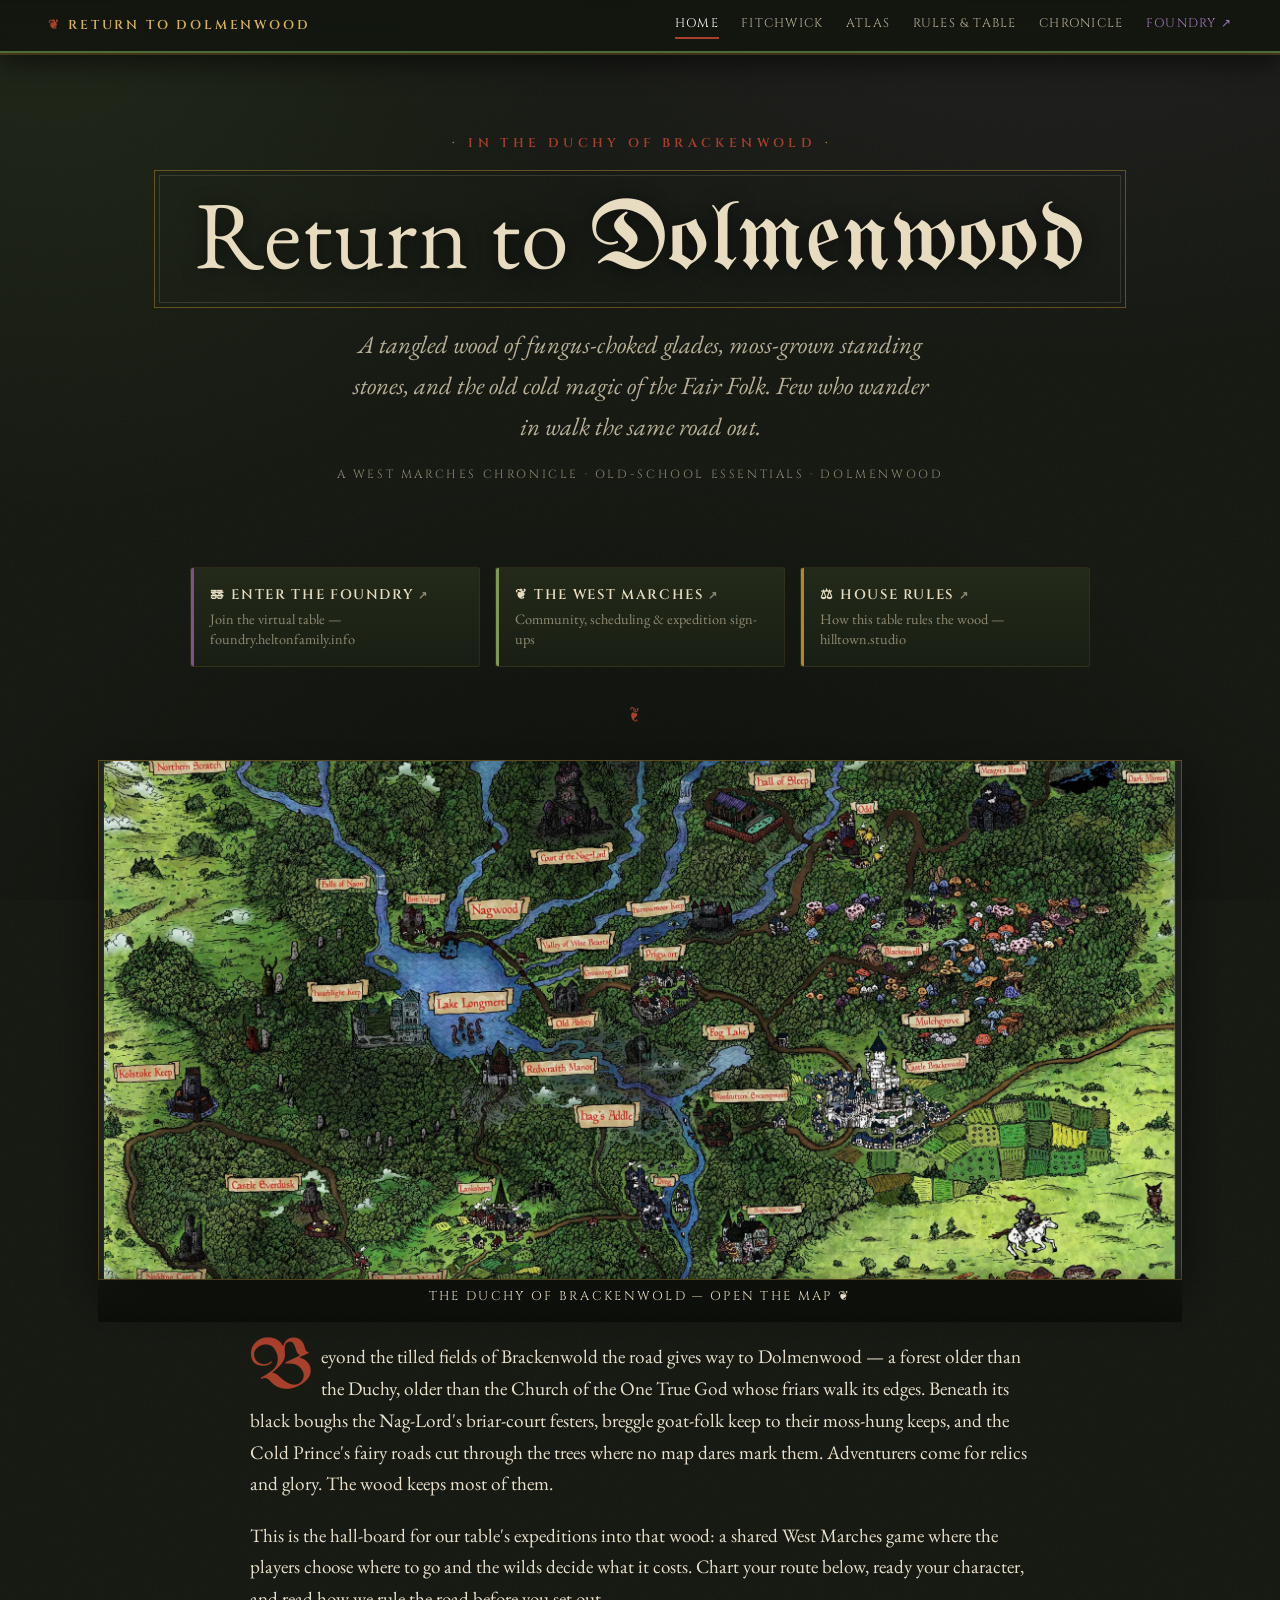
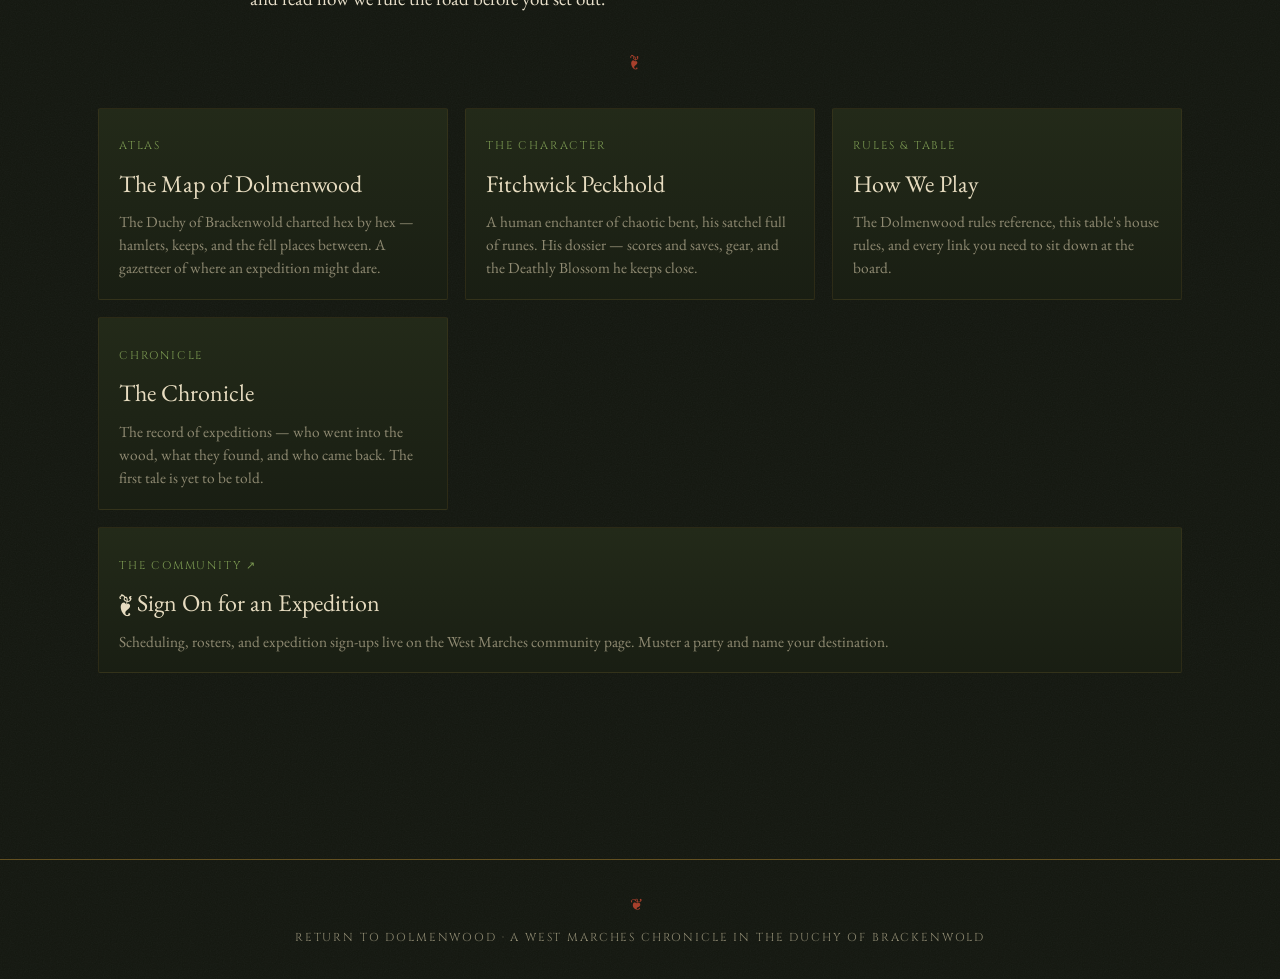
==== index.html @ 4d8c91f9 "Return to Dolmenwood — West Marches campaign hub Static site (no build) styled for Dolmenwood: gloom" ====
<!DOCTYPE html>
<html lang="en">
<head>
<meta charset="UTF-8">
<meta name="viewport" content="width=device-width, initial-scale=1.0">
<link rel="icon" href="assets/favicon.svg" type="image/svg+xml">
<title>Return to Dolmenwood</title>
<meta name="description" content="A West Marches chronicle in the Duchy of Brackenwold — the tangled, gloom-hung wilds of Dolmenwood. The table of Fitchwick Peckhold and company.">
<link rel="preconnect" href="https://fonts.googleapis.com"><link rel="preconnect" href="https://fonts.gstatic.com" crossorigin>
<link href="https://fonts.googleapis.com/css2?family=Cinzel:wght@400;500;600&family=EB+Garamond:ital,wght@0,400;0,500;0,600;1,400;1,500&family=IM+Fell+English:ital@0;1&family=UnifrakturMaguntia&display=swap" rel="stylesheet">
<link rel="stylesheet" href="dolmenwood.css">
</head>
<body>
<nav class="topnav"><span class="brand">Return to Dolmenwood</span><a href="index.html" class="active">Home</a><a href="character/index.html">Fitchwick</a><a href="atlas/index.html">Atlas</a><a href="rules/index.html">Rules &amp; Table</a><a href="chronicle/index.html">Chronicle</a><a href="https://foundry.heltonfamily.info/join" class="ext" target="_blank" rel="noopener">Foundry ↗</a></nav>
<div class="wrap">

<header class="masthead">
<div class="eyebrow">In the Duchy of Brackenwold</div>
<div class="cartouche"><h1>Return to <span class="bl">Dolmenwood</span></h1></div>
<p class="sub">A tangled wood of fungus-choked glades, moss-grown standing stones, and the old cold magic of the Fair Folk. Few who wander in walk the same road out.</p>
<p class="kicker">A West Marches Chronicle · Old-School Essentials · Dolmenwood</p>
</header>

<!-- prominent external links -->
<div class="join">
  <a class="foundry" href="https://foundry.heltonfamily.info/join" target="_blank" rel="noopener">
    <span class="jt"><span class="ico">🜓</span>Enter the Foundry</span>
    <span class="jd">Join the virtual table — foundry.heltonfamily.info</span>
  </a>
  <a class="marches" href="https://www.westmarches.games/communities/return-to-dolmenwood" target="_blank" rel="noopener">
    <span class="jt"><span class="ico">❦</span>The West Marches</span>
    <span class="jd">Community, scheduling &amp; expedition sign-ups</span>
  </a>
  <a class="rules" href="https://www.hilltown.studio/gdw/index.html#house-rules" target="_blank" rel="noopener">
    <span class="jt"><span class="ico">⚖</span>House Rules</span>
    <span class="jd">How this table rules the wood — hilltown.studio</span>
  </a>
</div>

<div class="flourish"></div>

<a class="hero-link" href="atlas/index.html">
  <img class="hero-img" src="assets/dolmenwood-map.webp" alt="Map of Dolmenwood in the Duchy of Brackenwold" title="Open the map of Dolmenwood">
  <span class="hero-cap">The Duchy of Brackenwold — open the map ❦</span>
</a>

<div class="col">
<p class="lede">Beyond the tilled fields of Brackenwold the road gives way to Dolmenwood — a forest older than the Duchy, older than the Church of the One True God whose friars walk its edges. Beneath its black boughs the Nag-Lord's briar-court festers, breggle goat-folk keep to their moss-hung keeps, and the Cold Prince's fairy roads cut through the trees where no map dares mark them. Adventurers come for relics and glory. The wood keeps most of them.</p>
<p>This is the hall-board for our table's expeditions into that wood: a shared West Marches game where the players choose where to go and the wilds decide what it costs. Chart your route below, ready your character, and read how we rule the road before you set out.</p>
</div>

<div class="flourish"></div>

<div class="grid">
<a class="card" href="atlas/index.html"><span class="cat">Atlas</span><h3>The Map of Dolmenwood</h3><p>The Duchy of Brackenwold charted hex by hex — hamlets, keeps, and the fell places between. A gazetteer of where an expedition might dare.</p></a>
<a class="card" href="character/index.html"><span class="cat">The Character</span><h3>Fitchwick Peckhold</h3><p>A human enchanter of chaotic bent, his satchel full of runes. His dossier — scores and saves, gear, and the Deathly Blossom he keeps close.</p></a>
<a class="card" href="rules/index.html"><span class="cat">Rules &amp; Table</span><h3>How We Play</h3><p>The Dolmenwood rules reference, this table's house rules, and every link you need to sit down at the board.</p></a>
<a class="card" href="chronicle/index.html"><span class="cat">Chronicle</span><h3>The Chronicle</h3><p>The record of expeditions — who went into the wood, what they found, and who came back. The first tale is yet to be told.</p></a>
<a class="card" href="https://www.westmarches.games/communities/return-to-dolmenwood" target="_blank" rel="noopener" style="grid-column:1/-1"><span class="cat">The Community ↗</span><h3>❦ Sign On for an Expedition</h3><p>Scheduling, rosters, and expedition sign-ups live on the West Marches community page. Muster a party and name your destination.</p></a>
</div>

</div>
<footer class="foot"><span class="mark">❦</span>Return to Dolmenwood · A West Marches Chronicle in the Duchy of Brackenwold</footer>
</body>
</html>
---- dolmenwood.css ----
/* ============================================================
   RETURN TO DOLMENWOOD — a West Marches chronicle
   dolmenwood.css — mossy dark, parchment cartouche, and
   the crimson ink of an old map label.

   Palette drawn from the Dolmenwood map (deep forest greens,
   acid-green wold, blue rivers, brick-red labels, toadstool
   purple) and Fitchwick's portrait (earthy browns, oat-cloth
   cream, dappled gold light through the leaves).
   ============================================================ */

:root{
  /* --- the gloomy wold (dark grounds) --- */
  --wold:      #12160e;   /* deepest shade — page base */
  --wold-2:    #191e13;   /* raised dark bands (nav, hero frame) */
  --wold-3:    #232a19;   /* lifted dark panels */
  --bark:      #2b2416;   /* warm brown-black */

  /* --- parchment (map cartouche cream) --- */
  --vellum:    #e7dcc0;
  --vellum-2:  #f0e7cf;   /* raised paper */
  --vellum-3:  #d8caa6;   /* sunken / edges */

  /* --- ink (text on parchment) --- */
  --ink:       #2a2216;
  --ink-2:     #473a26;
  --ink-soft:  #6a5a41;
  --ink-dim:   #8a795c;

  /* --- ink on the dark (text on wold) --- */
  --moon:      #e9e0cb;   /* pale text on dark */
  --moon-dim:  #b9b096;
  --moon-faint:#8f8a72;

  /* --- accents --- */
  --brick:      #a8402c;   /* the red of a map label */
  --brick-deep: #7e2c1e;
  --brick-soft: rgba(168,64,44,0.16);
  --moss:       #4d6b39;   /* woodland green */
  --moss-lit:   #7c9a52;   /* acid wold-grass */
  --moss-deep:  #2c3d22;
  --toadstool:  #7c5290;   /* fairy / fungus purple */
  --toadstool-lit:#a578bd;
  --gold:       #b0862f;   /* dappled light */
  --gold-lit:   #d8b25e;
  --gold-soft:  rgba(176,134,47,0.5);
  --river:      #5a7f96;   /* map water */

  --edge:      rgba(90,70,30,0.30);
  --edge-soft: rgba(90,70,30,0.18);
  --edge-hair: rgba(90,70,30,0.42);
  --edge-dark: rgba(0,0,0,0.34);

  --shadow:      0 18px 44px rgba(0,0,0,0.5);
  --shadow-soft: 0 8px 22px rgba(0,0,0,0.34);

  /* IM Fell — antique woodcut printing; the Dolmenwood old-book feel */
  --serif:  "EB Garamond", Georgia, "Times New Roman", serif;
  --disp:   "IM Fell English", "EB Garamond", Georgia, serif;
  --black:  "UnifrakturMaguntia", "IM Fell English", serif; /* blackletter ornament */
  --caps:   "Cinzel", "Trajan Pro", Georgia, serif;
}

/* ------------------------------------------------------------ base */
*{ box-sizing:border-box; }
html{ scroll-behavior:smooth; }
body{
  margin:0;
  font-family:var(--serif);
  font-size:19px;
  line-height:1.66;
  color:var(--moon);
  background-color:var(--wold);
  background-image:
    radial-gradient(1200px 720px at 82% -8%, rgba(124,82,144,0.12), transparent 60%),
    radial-gradient(1000px 900px at 4% 2%, rgba(124,154,82,0.10), transparent 55%),
    radial-gradient(1400px 1200px at 50% 130%, rgba(0,0,0,0.55), transparent 60%),
    url("data:image/svg+xml,%3Csvg xmlns='http://www.w3.org/2000/svg' width='180' height='180'%3E%3Cfilter id='n'%3E%3CfeTurbulence type='fractalNoise' baseFrequency='0.85' numOctaves='2' stitchTiles='stitch'/%3E%3CfeColorMatrix type='saturate' values='0'/%3E%3C/filter%3E%3Crect width='100%25' height='100%25' filter='url(%23n)' opacity='0.05'/%3E%3C/svg%3E");
  background-attachment:fixed, fixed, fixed, scroll;
  min-height:100vh;
}

/* ------------------------------------------------------------ nav */
.topnav{
  position:sticky; top:0; z-index:50;
  display:flex; flex-wrap:wrap; align-items:center; gap:0.1rem 1.4rem;
  padding:0.72rem clamp(1rem,4vw,3rem);
  background:linear-gradient(180deg, rgba(18,22,14,0.98), rgba(18,22,14,0.9));
  border-bottom:2px solid var(--moss);
  box-shadow:0 2px 0 rgba(176,134,47,0.28), 0 12px 26px rgba(0,0,0,0.5);
  backdrop-filter:blur(3px);
}
.topnav .brand{
  font-family:var(--caps); font-weight:600; letter-spacing:0.22em;
  text-transform:uppercase; font-size:0.8rem; color:var(--gold-lit);
  margin-right:auto; white-space:nowrap;
}
.topnav .brand::before{ content:"❦"; color:var(--brick); margin-right:0.5em; font-size:1em; }
.topnav a{
  font-family:var(--caps); font-size:0.78rem; letter-spacing:0.1em;
  text-transform:uppercase; color:var(--moon-dim); text-decoration:none;
  padding:0.15rem 0; border-bottom:2px solid transparent; transition:.18s;
}
.topnav a:hover{ color:#fff; }
.topnav a.active{ color:#fff; border-bottom-color:var(--brick); }
.topnav a.ext{ color:var(--toadstool-lit); }
.topnav a.ext:hover{ color:#e6cff2; }

/* ------------------------------------------------------------ shell */
.wrap{ max-width:1180px; margin:0 auto; padding:0 clamp(1rem,4vw,3rem) 6rem; }
.col{ max-width:780px; margin:0 auto; }

/* ------------------------------------------------------------ masthead */
.masthead{
  text-align:center;
  padding:clamp(2.4rem,7vw,5rem) 1rem clamp(1.4rem,4vw,2.4rem);
  position:relative;
}
.eyebrow{
  font-family:var(--caps); text-transform:uppercase;
  letter-spacing:0.34em; font-size:0.8rem; font-weight:600; color:var(--brick);
  margin:0 0 1rem; padding-left:0.34em;
}
.eyebrow::before,.eyebrow::after{ content:"·"; margin:0 0.7em; color:var(--gold); }
.masthead h1{
  font-family:var(--disp); font-weight:400;
  font-size:clamp(2.9rem,9vw,6rem); line-height:0.98;
  margin:0; color:var(--vellum); letter-spacing:0.01em;
  text-shadow:0 2px 18px rgba(0,0,0,0.6);
}
.masthead h1 .bl{ font-family:var(--black); font-weight:400; }
.masthead .sub{
  font-family:var(--disp); font-style:italic; font-weight:400;
  font-size:clamp(1.15rem,2.6vw,1.55rem); color:var(--moon-dim);
  margin:1rem auto 0; max-width:48ch;
}
.masthead .kicker{
  font-family:var(--caps); letter-spacing:0.22em; text-transform:uppercase;
  font-size:0.74rem; color:var(--moon-faint); margin-top:1.1rem;
}

/* cartouche framing (double rule, like a map label) */
.cartouche{ position:relative; display:inline-block; padding:1.1rem 2.6rem; }
.cartouche::before, .cartouche::after{
  content:""; position:absolute; left:0; right:0; pointer-events:none; border:1px solid var(--gold-soft);
}
.cartouche::before{ top:0; bottom:0; }
.cartouche::after{ top:5px; bottom:5px; left:5px; right:5px; border-color:rgba(233,224,203,0.14); }

.flourish{ text-align:center; color:var(--brick); margin:2.1rem 0; font-size:1rem; letter-spacing:0.7em; }
.flourish::before{ content:"❦"; }

/* ------------------------------------------------------------ join / external link band */
.join{
  display:grid; gap:0.9rem; grid-template-columns:repeat(3,1fr);
  margin:2rem auto 0.5rem; max-width:900px;
}
@media (max-width:680px){ .join{ grid-template-columns:1fr; } }
.join a{
  display:flex; flex-direction:column; gap:0.15rem; text-decoration:none;
  padding:1rem 1.2rem; border-radius:3px; position:relative; overflow:hidden;
  background:linear-gradient(180deg, var(--wold-3), var(--wold-2));
  border:1px solid var(--edge); transition:.18s;
}
.join a::before{ content:""; position:absolute; left:0; top:0; bottom:0; width:3px; background:var(--brick); transition:.2s; }
.join a:hover{ transform:translateY(-2px); box-shadow:var(--shadow-soft); border-color:var(--gold-soft); }
.join a.foundry::before{ background:var(--toadstool); }
.join a.marches::before{ background:var(--moss-lit); }
.join a.rules::before{ background:var(--gold); }
.join .jt{ font-family:var(--caps); text-transform:uppercase; letter-spacing:0.12em; font-size:0.86rem; color:var(--vellum); font-weight:600; }
.join .jt .ico{ margin-right:0.4em; }
.join .jd{ font-family:var(--serif); font-size:0.9rem; color:var(--moon-faint); line-height:1.4; }
.join .jt::after{ content:"↗"; color:var(--moon-faint); font-size:0.8em; margin-left:0.4em; }

/* ------------------------------------------------------------ hero image */
.hero-img{
  width:100%; max-height:520px; object-fit:cover;
  border:1px solid var(--gold-soft); box-shadow:var(--shadow); margin-bottom:2rem;
  filter:saturate(0.95) brightness(0.96);
}
.hero-link{ display:block; text-decoration:none; position:relative; }
.hero-link .hero-cap{
  position:absolute; left:0; right:0; bottom:0; padding:1.3rem 1.2rem 0.9rem;
  font-family:var(--caps); text-transform:uppercase; letter-spacing:0.18em; font-size:0.8rem;
  color:var(--vellum); text-align:center;
  background:linear-gradient(0deg, rgba(9,11,7,0.86), transparent);
}

/* ------------------------------------------------------------ panels */
.panel{
  background:linear-gradient(180deg, var(--vellum-2), var(--vellum));
  color:var(--ink);
  border:1px solid var(--edge-hair);
  border-radius:2px;
  box-shadow:var(--shadow), inset 0 1px 0 rgba(255,255,255,0.4);
  padding:clamp(1.6rem,4vw,3rem);
  position:relative;
}
.panel::after{ content:""; position:absolute; inset:7px; border:1px solid var(--edge-soft); border-radius:1px; pointer-events:none; }
.panel > *:first-child{ margin-top:0; }
.panel > *:last-child{ margin-bottom:0; }

/* ------------------------------------------------------------ prose */
.col > p, .lede, .col .flourish{ color:var(--moon); }
.lede{ font-size:1.2rem; color:var(--moon); }
.lede::first-letter{
  font-family:var(--black); font-weight:400; float:left; font-size:4.4rem; line-height:0.7;
  padding:0.28rem 0.5rem 0 0; color:var(--brick);
}
.col a, .lede a{ color:var(--gold-lit); text-decoration:none; border-bottom:1px solid var(--gold-soft); }
.col a:hover{ color:#fff; border-bottom-color:var(--gold-lit); }
.col em{ color:var(--moon-dim); }

/* headings + prose inside parchment panels (article) */
article h1,article h2,article h3,article h4{
  font-family:var(--disp); font-weight:400; color:var(--ink); line-height:1.2;
}
article h2{
  font-size:1.78rem; margin:2.4rem 0 0.9rem; letter-spacing:0.01em;
  padding-bottom:0.4rem; border-bottom:1px solid var(--gold-soft);
}
article h2 .k, .kmark{ color:var(--brick); }
article h3{ font-size:1.4rem; margin:1.7rem 0 0.5rem; color:var(--ink); }
article h4{
  font-family:var(--caps); text-transform:uppercase; letter-spacing:0.12em;
  font-size:0.86rem; color:var(--brick); margin:1.3rem 0 0.35rem;
}
article p{ margin:0 0 1.05rem; }
article ul,article ol{ margin:0.4rem 0 1.15rem; padding-left:1.3rem; }
article li{ margin:0.35rem 0; }
article ul li::marker{ color:var(--brick); }
article strong{ color:var(--ink); font-weight:600; }
article em{ color:var(--ink-2); }
article a{ color:var(--brick-deep); text-decoration:none; border-bottom:1px solid rgba(126,44,30,0.34); }
article a:hover{ color:var(--brick); background:var(--brick-soft); }
article hr{ border:0; border-top:1px solid var(--gold-soft); margin:2rem 0; }
blockquote{
  font-family:var(--disp); font-style:italic; font-size:1.16rem; color:var(--ink-2);
  border-left:3px solid var(--brick); margin:1.4rem 0; padding:0.2rem 0 0.2rem 1.3rem;
}

/* ------------------------------------------------------------ portraits */
.portrait-frame{
  float:right; width:min(320px,44%); margin:0.3rem 0 1.4rem 1.8rem;
  padding:9px; background:var(--vellum-3); border:1px solid var(--gold-soft); box-shadow:var(--shadow);
  position:relative;
}
.portrait-frame::after{ content:""; position:absolute; inset:4px; border:1px solid var(--edge-soft); pointer-events:none; }
.portrait-frame img{ display:block; width:100%; height:auto; background:var(--vellum); }
.portrait-frame figcaption{
  font-family:var(--caps); text-transform:uppercase; letter-spacing:0.16em;
  font-size:0.68rem; color:var(--ink-soft); text-align:center; margin-top:0.55rem;
}
@media (max-width:620px){ .portrait-frame{ float:none; width:100%; margin:0 0 1.5rem; } }

/* ------------------------------------------------------------ meta + chips */
.meta{ font-family:var(--caps); text-transform:uppercase; letter-spacing:0.14em; font-size:0.78rem; color:var(--ink-soft); margin:0.4rem 0 0; }
.meta .sep{ color:var(--gold); margin:0 0.6em; }
.tagrow{ display:flex; flex-wrap:wrap; gap:0.45rem; margin:0.5rem 0 1.4rem; }
.chip{
  font-family:var(--caps); font-size:0.72rem; letter-spacing:0.08em; text-transform:uppercase;
  color:var(--ink-2); background:rgba(176,134,47,0.14); border:1px solid var(--gold-soft);
  border-radius:2px; padding:0.16rem 0.62rem;
}
.chip.on-dark{ color:var(--moon-dim); background:rgba(124,154,82,0.12); border-color:var(--edge); }

/* ------------------------------------------------------------ card grids */
.grid{ display:grid; gap:1.1rem; grid-template-columns:repeat(auto-fill,minmax(262px,1fr)); margin:1.6rem 0; }
.card{
  display:block; text-decoration:none; color:inherit;
  background:linear-gradient(180deg, var(--wold-3), var(--wold-2));
  border:1px solid var(--edge); padding:1.15rem 1.25rem; border-radius:2px;
  transition:.2s; position:relative; overflow:hidden;
}
.card::before{ content:""; position:absolute; left:0; top:0; bottom:0; width:3px; background:var(--brick); opacity:0; transition:.2s; }
.card:hover{ border-color:var(--gold-soft); transform:translateY(-2px); box-shadow:var(--shadow-soft); }
.card:hover::before{ opacity:1; }
.card .cat{ font-family:var(--caps); text-transform:uppercase; letter-spacing:0.16em; font-size:0.7rem; color:var(--moss-lit); }
.card h3{ font-family:var(--disp); font-weight:400; color:var(--vellum); margin:0.3rem 0 0.5rem; font-size:1.5rem; }
.card p{ margin:0; font-size:0.96rem; color:var(--moon-faint); line-height:1.5; }

/* ------------------------------------------------------------ dossier stat blocks */
.statgrid{ display:grid; grid-template-columns:repeat(6,1fr); gap:0.7rem; margin:1.4rem 0; }
@media (max-width:620px){ .statgrid{ grid-template-columns:repeat(3,1fr); } }
.stat{
  text-align:center; padding:0.7rem 0.3rem; border:1px solid var(--edge); border-radius:2px;
  background:rgba(176,134,47,0.06);
}
.stat .lbl{ font-family:var(--caps); text-transform:uppercase; letter-spacing:0.1em; font-size:0.64rem; color:var(--brick); display:block; }
.stat .val{ font-family:var(--disp); font-size:1.9rem; color:var(--ink); line-height:1.1; display:block; }
.stat .mod{ font-family:var(--caps); font-size:0.7rem; color:var(--ink-soft); }

.deflist{ margin:1.2rem 0; }
.deflist .row{ display:flex; gap:1rem; padding:0.5rem 0; border-bottom:1px solid var(--edge-soft); }
.deflist .row:last-child{ border-bottom:0; }
.deflist dt{ font-family:var(--caps); text-transform:uppercase; letter-spacing:0.08em; font-size:0.78rem; color:var(--brick); min-width:11rem; flex-shrink:0; padding-top:0.15rem; }
.deflist dd{ margin:0; color:var(--ink); }

/* saves row */
.saves{ display:grid; grid-template-columns:repeat(5,1fr); gap:0.6rem; margin:1.2rem 0; }
@media (max-width:620px){ .saves{ grid-template-columns:repeat(2,1fr); } }
.save{ text-align:center; padding:0.6rem 0.3rem; border:1px solid var(--edge); border-radius:2px; }
.save .lbl{ font-family:var(--caps); text-transform:uppercase; letter-spacing:0.06em; font-size:0.6rem; color:var(--ink-soft); display:block; }
.save .val{ font-family:var(--disp); font-size:1.5rem; color:var(--brick-deep); }

/* item / rune cards */
.itemcard{
  border:1px solid var(--edge); border-left:3px solid var(--gold); border-radius:2px;
  padding:0.9rem 1.1rem; margin:0.9rem 0; background:rgba(176,134,47,0.06);
}
.itemcard.rune{ border-left-color:var(--toadstool); }
.itemcard h4{ margin:0 0 0.3rem; font-family:var(--disp); font-family:var(--disp); font-size:1.16rem; color:var(--ink); text-transform:none; letter-spacing:0; font-weight:400; }
.itemcard .kind{ font-family:var(--caps); text-transform:uppercase; letter-spacing:0.12em; font-size:0.64rem; color:var(--brick); }
.itemcard p{ margin:0.4rem 0 0; font-size:0.95rem; color:var(--ink-2); }
.itemcard .rmeta{ font-family:var(--caps); font-size:0.68rem; letter-spacing:0.06em; text-transform:uppercase; color:var(--ink-soft); margin-top:0.4rem; }

/* ------------------------------------------------------------ gazetteer list */
.gaz{ columns:2; column-gap:2.4rem; margin:1.4rem 0; }
@media (max-width:640px){ .gaz{ columns:1; } }
.gaz .g{ break-inside:avoid; padding:0.5rem 0; border-bottom:1px solid var(--edge-soft); }
.gaz .g h4{ margin:0; font-family:var(--disp); font-weight:400; font-size:1.12rem; color:var(--ink); }
.gaz .g p{ margin:0.15rem 0 0; font-size:0.9rem; color:var(--ink-soft); }

/* ------------------------------------------------------------ notice / callout */
.notice{
  background:rgba(124,82,144,0.1); border:1px solid rgba(124,82,144,0.4); border-left:3px solid var(--toadstool);
  border-radius:2px; padding:0.9rem 1.15rem; margin:1.4rem 0; font-size:0.98rem; color:var(--ink-2);
}
.notice b{ color:var(--ink); }
.notice.on-dark{ color:var(--moon-dim); background:rgba(124,82,144,0.14); }
.notice.on-dark b{ color:var(--moon); }

/* rules link list */
.rlist{ display:grid; gap:0.5rem; grid-template-columns:repeat(auto-fill,minmax(220px,1fr)); margin:1.2rem 0; }
.rlist a{
  display:block; text-decoration:none; padding:0.6rem 0.85rem; border-radius:2px;
  border:1px solid var(--edge); background:rgba(77,107,57,0.1);
  font-family:var(--caps); text-transform:uppercase; letter-spacing:0.08em; font-size:0.76rem; color:var(--moon-dim);
  transition:.15s;
}
.rlist a:hover{ color:#fff; border-color:var(--moss-lit); background:rgba(77,107,57,0.22); }
.rlist a::before{ content:"❦ "; color:var(--brick); }

/* chronicle list */
.chron{ margin:1.6rem 0; }
.chron .entry{ display:flex; gap:1.2rem; align-items:baseline; padding:1rem 0.4rem; border-bottom:1px solid var(--edge-soft); }
.chron .no{ font-family:var(--disp); font-size:2rem; color:var(--brick); min-width:2.4ch; text-align:right; }
.chron .body h3{ font-family:var(--disp); font-weight:400; color:var(--vellum); margin:0 0 0.25rem; font-size:1.3rem; }
.chron .body .dt{ font-family:var(--caps); font-size:0.72rem; letter-spacing:0.14em; text-transform:uppercase; color:var(--moss-lit); }
.chron .body p{ margin:0.35rem 0 0; color:var(--moon-faint); font-size:0.96rem; }
.empty{ text-align:center; font-family:var(--disp); font-style:italic; color:var(--moon-faint); font-size:1.15rem; padding:2.4rem 1rem; }

/* breadcrumb */
.crumb{ font-family:var(--caps); text-transform:uppercase; letter-spacing:0.14em; font-size:0.74rem; color:var(--moon-faint); margin:1.6rem 0 0; }
.crumb a{ color:var(--gold-lit); text-decoration:none; }
.crumb .sep{ margin:0 0.6em; color:var(--gold); }

/* section intro */
.intro{ font-family:var(--disp); font-style:italic; color:var(--moon-dim); font-size:1.22rem; max-width:60ch; }

/* footer */
.foot{ text-align:center; margin-top:4rem; padding:2rem 1rem; color:var(--moon-faint); font-family:var(--caps); text-transform:uppercase; letter-spacing:0.16em; font-size:0.72rem; border-top:1px solid var(--gold-soft); }
.foot .mark{ color:var(--brick); font-size:1rem; letter-spacing:0.5em; display:block; margin-bottom:0.6rem; }

/* epigraph */
.epigraph{ font-family:var(--disp); font-style:italic; color:var(--moon-dim); font-size:1.22rem; line-height:1.55; text-align:center; max-width:56ch; margin:0.4rem auto 2rem; padding-bottom:1.4rem; border-bottom:1px solid var(--gold-soft); }
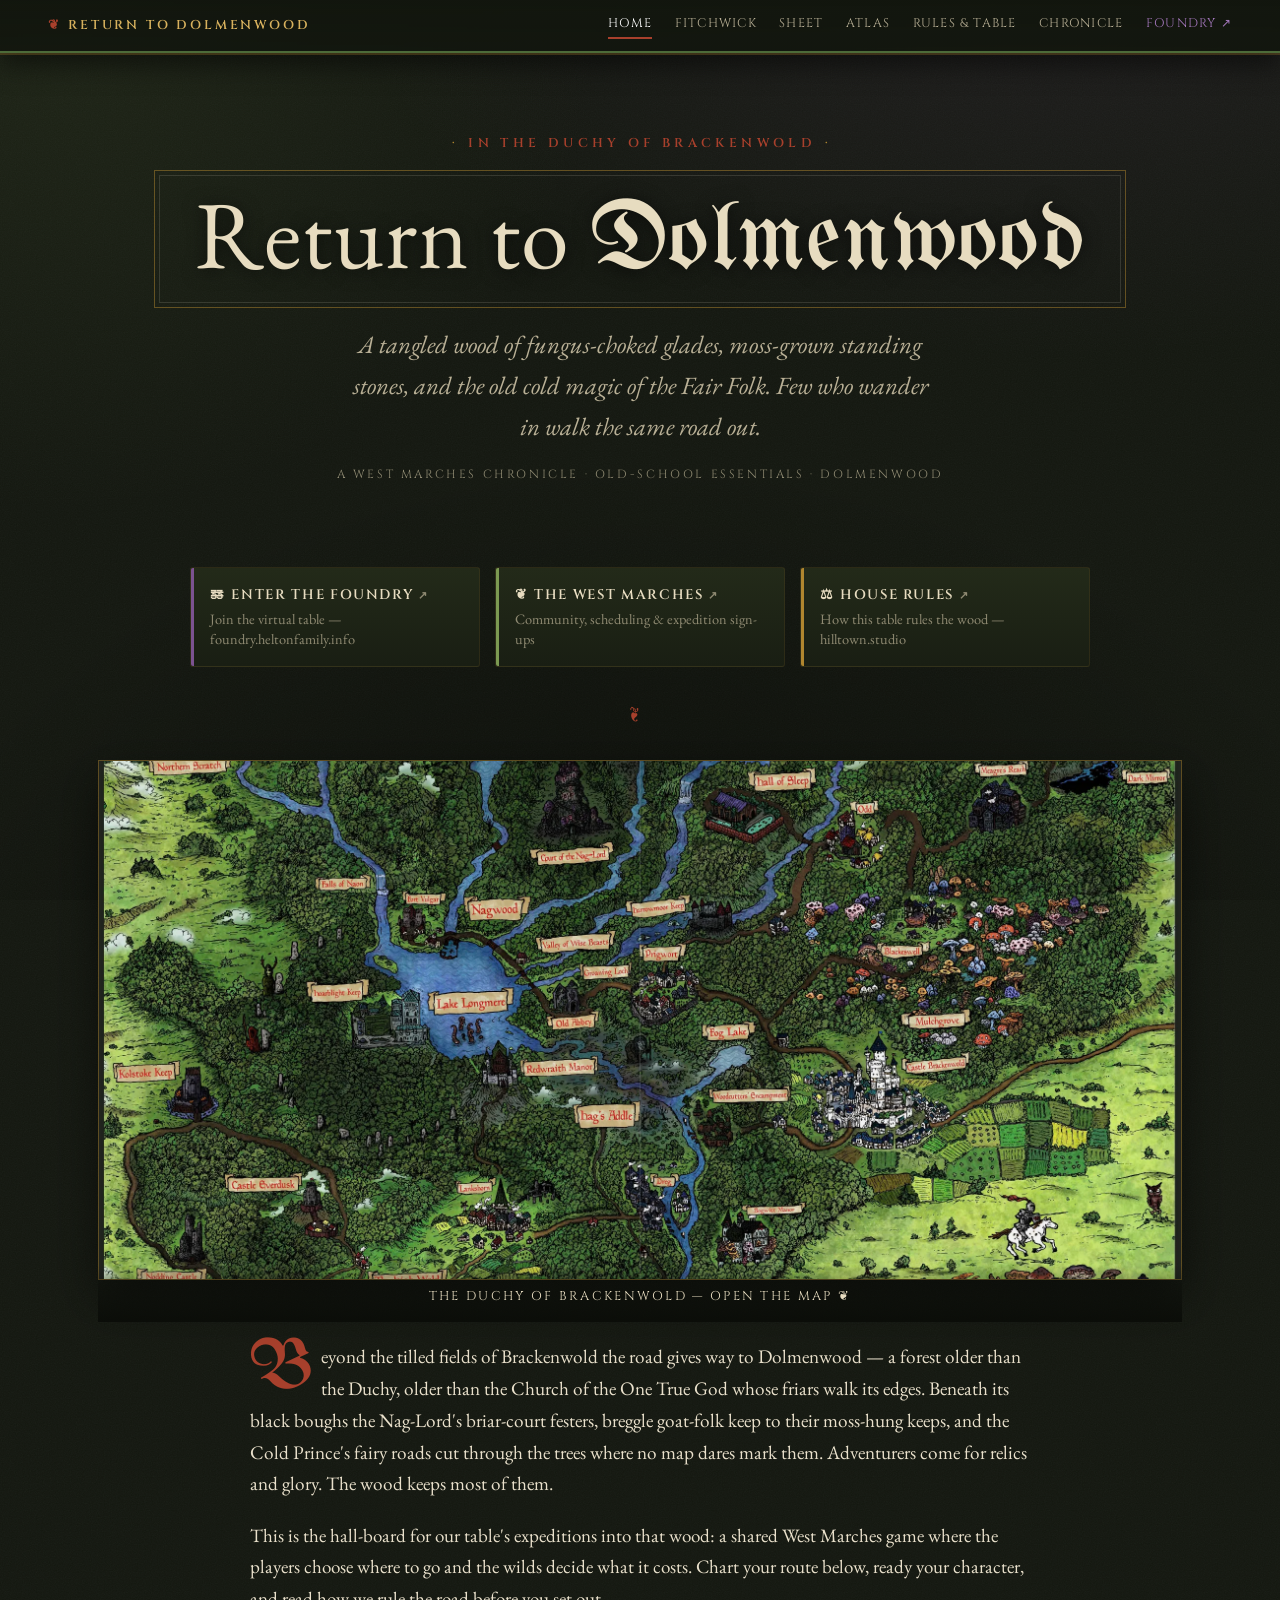
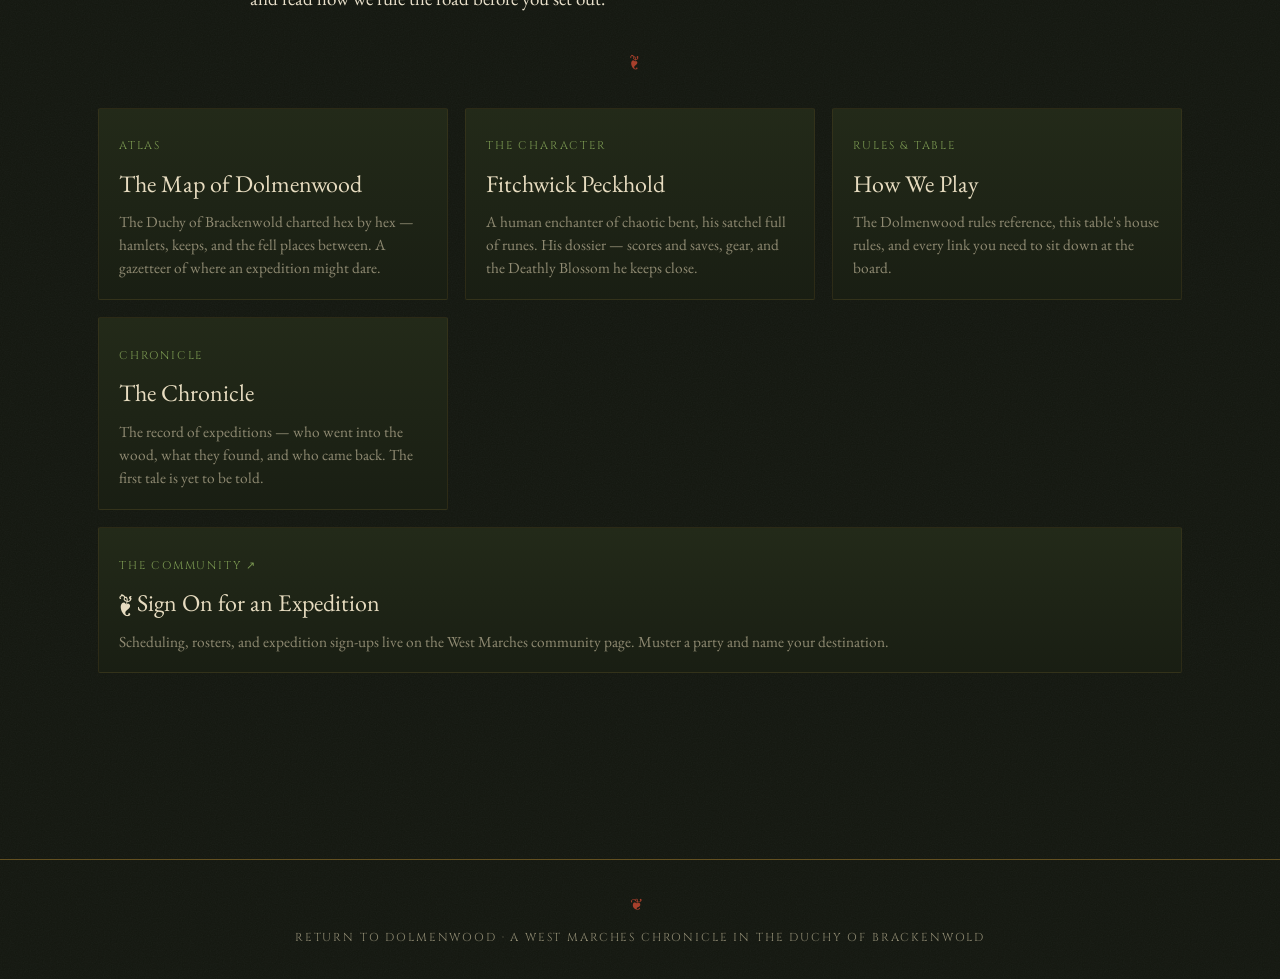
==== commit b663bbe7: "Add interactive live character sheet + dice roller play/ — a living sheet for Fitchwick driven by a " ====
--- a/index.html
+++ b/index.html
@@ -11,7 +11,7 @@
 <link rel="stylesheet" href="dolmenwood.css">
 </head>
 <body>
-<nav class="topnav"><span class="brand">Return to Dolmenwood</span><a href="index.html" class="active">Home</a><a href="character/index.html">Fitchwick</a><a href="atlas/index.html">Atlas</a><a href="rules/index.html">Rules &amp; Table</a><a href="chronicle/index.html">Chronicle</a><a href="https://foundry.heltonfamily.info/join" class="ext" target="_blank" rel="noopener">Foundry ↗</a></nav>
+<nav class="topnav"><span class="brand">Return to Dolmenwood</span><a href="index.html" class="active">Home</a><a href="character/index.html">Fitchwick</a><a href="play/index.html">Sheet</a><a href="atlas/index.html">Atlas</a><a href="rules/index.html">Rules &amp; Table</a><a href="chronicle/index.html">Chronicle</a><a href="https://foundry.heltonfamily.info/join" class="ext" target="_blank" rel="noopener">Foundry ↗</a></nav>
 <div class="wrap">
 
 <header class="masthead">
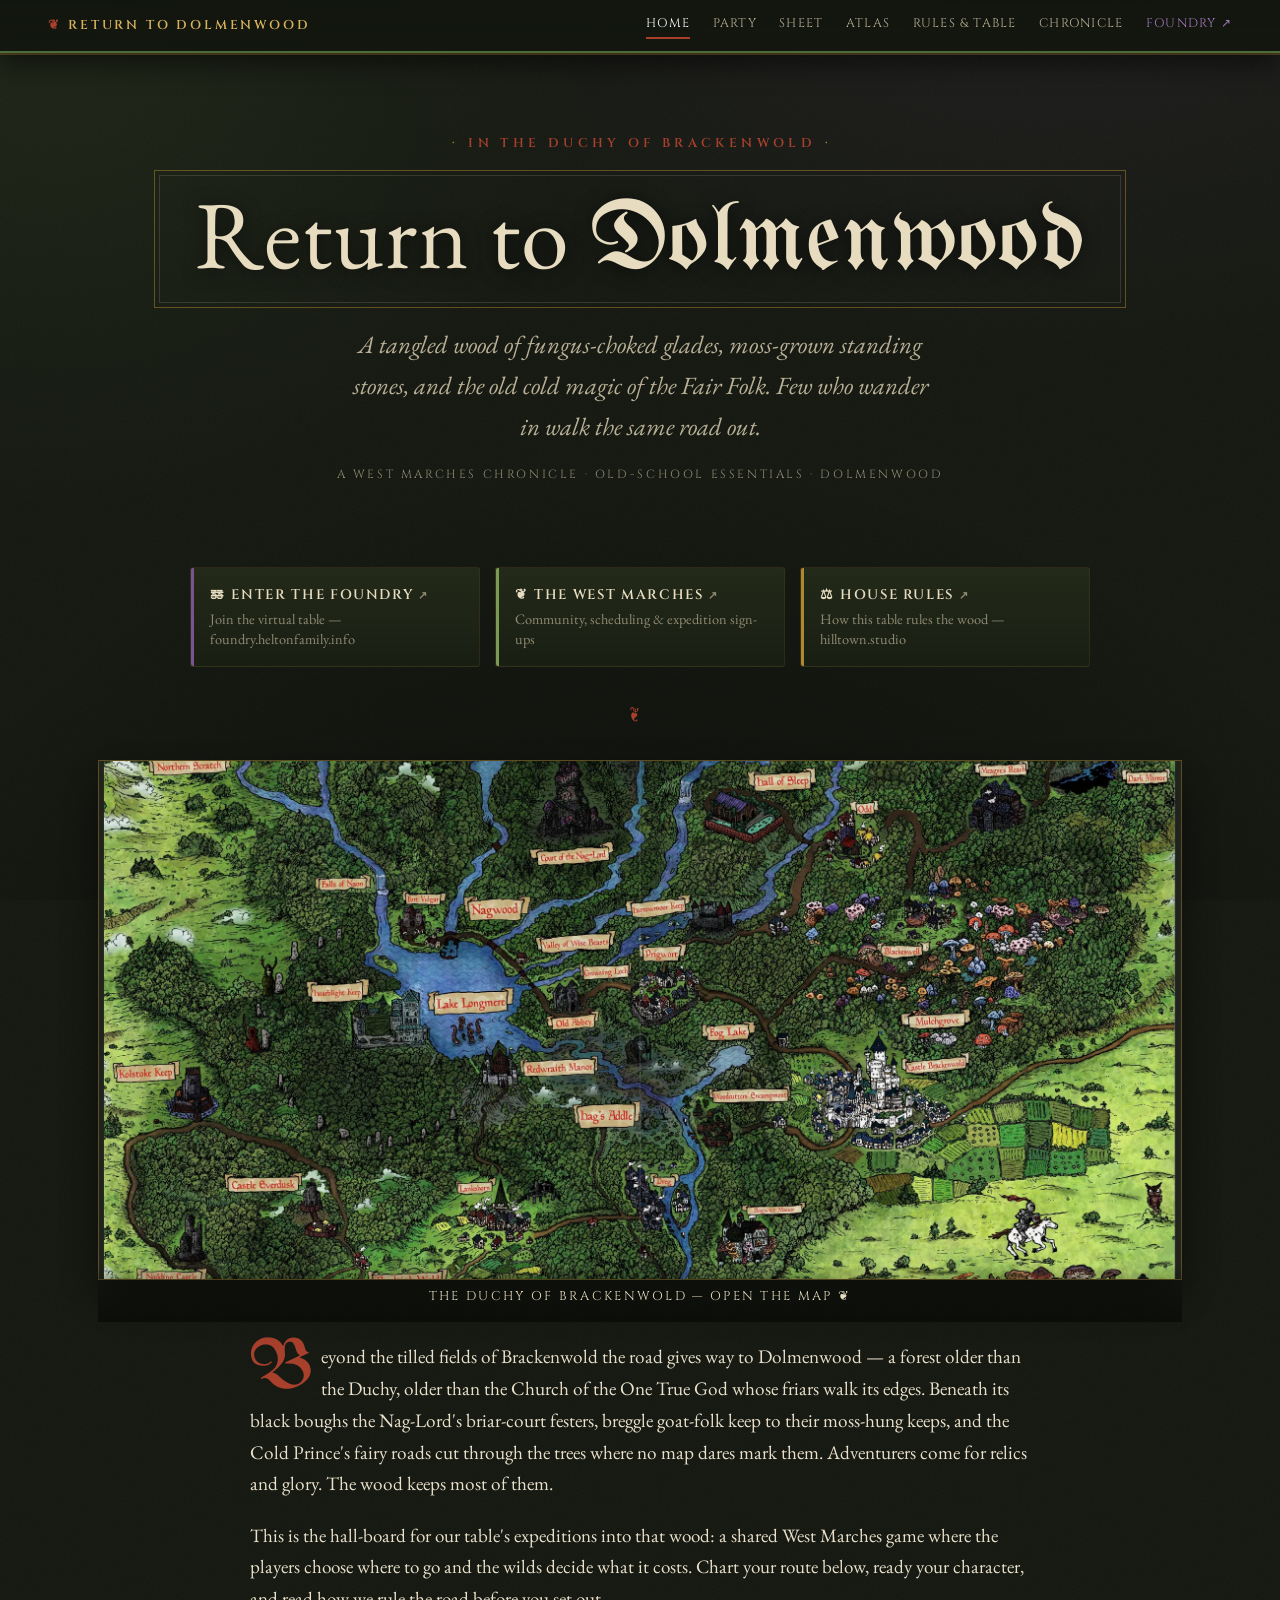
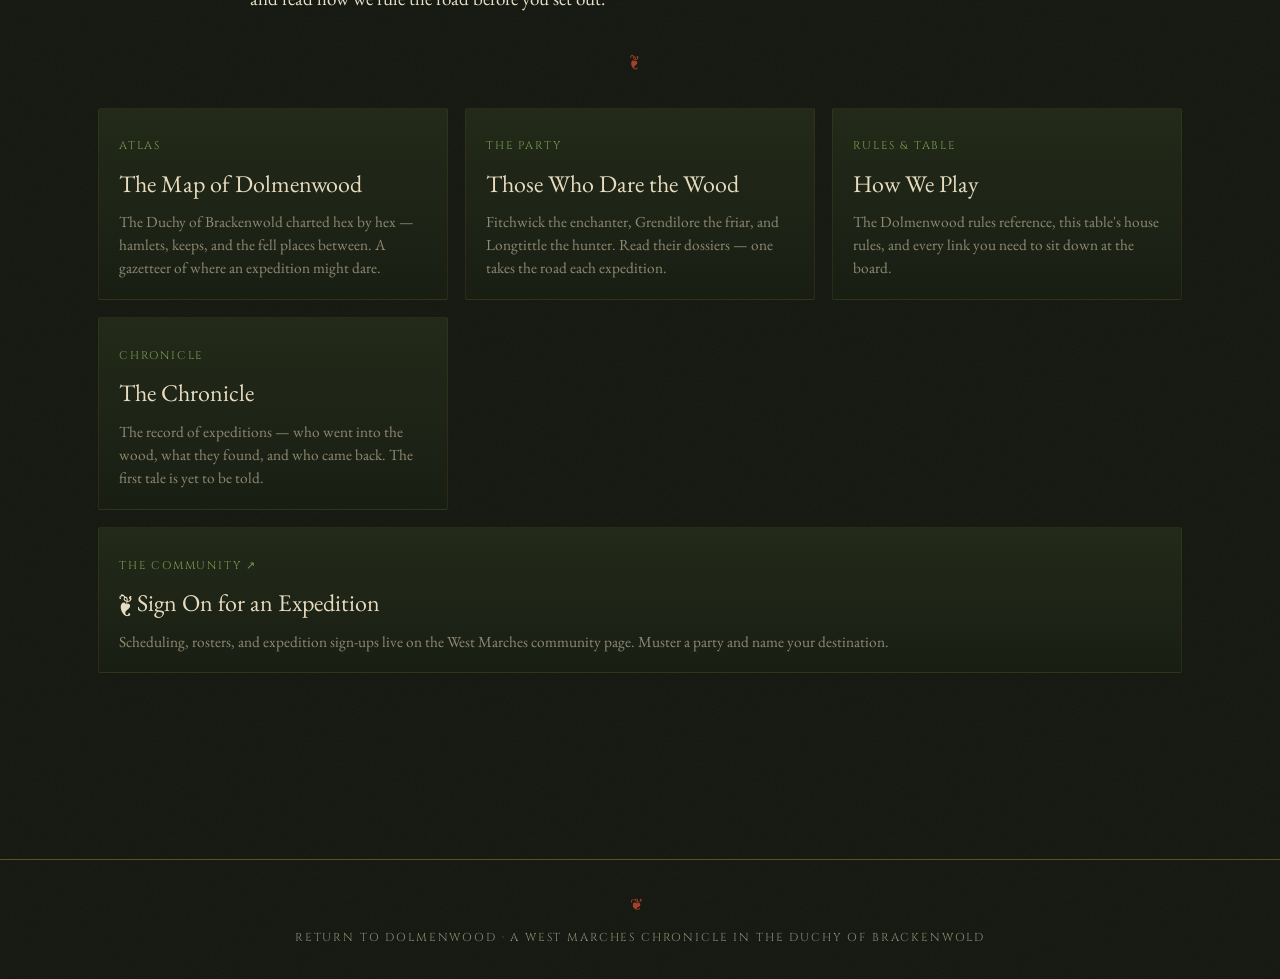
==== commit 02402285: "Build out the party: three characters, multi-character sheet Adds Grendilore Forlocke (Breggle Friar" ====
--- a/index.html
+++ b/index.html
@@ -5,13 +5,13 @@
 <meta name="viewport" content="width=device-width, initial-scale=1.0">
 <link rel="icon" href="assets/favicon.svg" type="image/svg+xml">
 <title>Return to Dolmenwood</title>
-<meta name="description" content="A West Marches chronicle in the Duchy of Brackenwold — the tangled, gloom-hung wilds of Dolmenwood. The table of Fitchwick Peckhold and company.">
+<meta name="description" content="A West Marches chronicle in the Duchy of Brackenwold — the tangled, gloom-hung wilds of Dolmenwood. The table of Fitchwick, Grendilore, Longtittle, and company.">
 <link rel="preconnect" href="https://fonts.googleapis.com"><link rel="preconnect" href="https://fonts.gstatic.com" crossorigin>
 <link href="https://fonts.googleapis.com/css2?family=Cinzel:wght@400;500;600&family=EB+Garamond:ital,wght@0,400;0,500;0,600;1,400;1,500&family=IM+Fell+English:ital@0;1&family=UnifrakturMaguntia&display=swap" rel="stylesheet">
 <link rel="stylesheet" href="dolmenwood.css">
 </head>
 <body>
-<nav class="topnav"><span class="brand">Return to Dolmenwood</span><a href="index.html" class="active">Home</a><a href="character/index.html">Fitchwick</a><a href="play/index.html">Sheet</a><a href="atlas/index.html">Atlas</a><a href="rules/index.html">Rules &amp; Table</a><a href="chronicle/index.html">Chronicle</a><a href="https://foundry.heltonfamily.info/join" class="ext" target="_blank" rel="noopener">Foundry ↗</a></nav>
+<nav class="topnav"><span class="brand">Return to Dolmenwood</span><a href="index.html" class="active">Home</a><a href="character/index.html">Party</a><a href="play/index.html">Sheet</a><a href="atlas/index.html">Atlas</a><a href="rules/index.html">Rules &amp; Table</a><a href="chronicle/index.html">Chronicle</a><a href="https://foundry.heltonfamily.info/join" class="ext" target="_blank" rel="noopener">Foundry ↗</a></nav>
 <div class="wrap">
 
 <header class="masthead">
@@ -53,7 +53,7 @@
 
 <div class="grid">
 <a class="card" href="atlas/index.html"><span class="cat">Atlas</span><h3>The Map of Dolmenwood</h3><p>The Duchy of Brackenwold charted hex by hex — hamlets, keeps, and the fell places between. A gazetteer of where an expedition might dare.</p></a>
-<a class="card" href="character/index.html"><span class="cat">The Character</span><h3>Fitchwick Peckhold</h3><p>A human enchanter of chaotic bent, his satchel full of runes. His dossier — scores and saves, gear, and the Deathly Blossom he keeps close.</p></a>
+<a class="card" href="character/index.html"><span class="cat">The Party</span><h3>Those Who Dare the Wood</h3><p>Fitchwick the enchanter, Grendilore the friar, and Longtittle the hunter. Read their dossiers — one takes the road each expedition.</p></a>
 <a class="card" href="rules/index.html"><span class="cat">Rules &amp; Table</span><h3>How We Play</h3><p>The Dolmenwood rules reference, this table's house rules, and every link you need to sit down at the board.</p></a>
 <a class="card" href="chronicle/index.html"><span class="cat">Chronicle</span><h3>The Chronicle</h3><p>The record of expeditions — who went into the wood, what they found, and who came back. The first tale is yet to be told.</p></a>
 <a class="card" href="https://www.westmarches.games/communities/return-to-dolmenwood" target="_blank" rel="noopener" style="grid-column:1/-1"><span class="cat">The Community ↗</span><h3>❦ Sign On for an Expedition</h3><p>Scheduling, rosters, and expedition sign-ups live on the West Marches community page. Muster a party and name your destination.</p></a>
--- a/dolmenwood.css
+++ b/dolmenwood.css
@@ -279,6 +279,20 @@
 .card h3{ font-family:var(--disp); font-weight:400; color:var(--vellum); margin:0.3rem 0 0.5rem; font-size:1.5rem; }
 .card p{ margin:0; font-size:0.96rem; color:var(--moon-faint); line-height:1.5; }
 
+/* ------------------------------------------------------------ party / people grid */
+.pgrid{ display:grid; gap:1.3rem; grid-template-columns:repeat(auto-fill,minmax(220px,1fr)); margin:1.8rem 0; }
+.pcard{ text-decoration:none; color:inherit; display:flex; flex-direction:column; background:linear-gradient(180deg, var(--wold-3), var(--wold-2)); border:1px solid var(--edge); border-radius:3px; overflow:hidden; transition:.2s; position:relative; }
+.pcard::before{ content:""; position:absolute; left:0; top:0; bottom:0; width:3px; background:var(--brick); opacity:0; transition:.2s; z-index:2; }
+.pcard:hover{ border-color:var(--gold-soft); transform:translateY(-3px); box-shadow:var(--shadow); }
+.pcard:hover::before{ opacity:1; }
+.pcard .pframe{ aspect-ratio:3/4; background:var(--wold); display:flex; align-items:center; justify-content:center; overflow:hidden; border-bottom:1px solid var(--edge); }
+.pcard .pframe img{ width:100%; height:100%; object-fit:cover; object-position:center top; }
+.pcard .pframe .initial{ font-family:var(--black); font-size:4.6rem; color:var(--gold-soft); }
+.pcard .pbody{ padding:0.9rem 1.05rem 1.15rem; }
+.pcard .pcat{ font-family:var(--caps); text-transform:uppercase; letter-spacing:0.14em; font-size:0.66rem; color:var(--moss-lit); }
+.pcard .pname{ font-family:var(--disp); font-weight:400; color:var(--vellum); font-size:1.5rem; margin:0.15rem 0 0.4rem; line-height:1.05; }
+.pcard .pdesc{ font-size:0.92rem; color:var(--moon-faint); line-height:1.5; margin:0; }
+
 /* ------------------------------------------------------------ dossier stat blocks */
 .statgrid{ display:grid; grid-template-columns:repeat(6,1fr); gap:0.7rem; margin:1.4rem 0; }
 @media (max-width:620px){ .statgrid{ grid-template-columns:repeat(3,1fr); } }
@@ -364,3 +378,20 @@
 
 /* epigraph */
 .epigraph{ font-family:var(--disp); font-style:italic; color:var(--moon-dim); font-size:1.22rem; line-height:1.55; text-align:center; max-width:56ch; margin:0.4rem auto 2rem; padding-bottom:1.4rem; border-bottom:1px solid var(--gold-soft); }
+
+/* tables (inside parchment panels) */
+.tablewrap{ overflow-x:auto; margin:1.3rem 0; border:1px solid var(--edge-hair); border-radius:2px; }
+.tablewrap table{ border-collapse:collapse; width:100%; font-size:0.95rem; }
+.tablewrap th{ font-family:var(--caps); text-transform:uppercase; letter-spacing:0.08em; font-size:0.74rem; color:var(--brick); background:rgba(176,134,47,0.12); padding:0.5rem 0.8rem; text-align:left; border-bottom:1px solid var(--edge-hair); }
+.tablewrap td{ padding:0.45rem 0.8rem; border-bottom:1px solid var(--edge-soft); color:var(--ink-2); }
+.tablewrap tr:last-child td{ border-bottom:0; }
+
+/* attribution banner (mirrored content) */
+.attrib{
+  display:flex; gap:0.9rem; align-items:flex-start;
+  background:rgba(124,82,144,0.1); border:1px solid rgba(124,82,144,0.4); border-left:3px solid var(--toadstool);
+  border-radius:2px; padding:0.9rem 1.1rem; margin:0 0 1.6rem; font-size:0.92rem; line-height:1.5; color:var(--ink-2);
+}
+.attrib .seal{ font-size:1.4rem; color:var(--toadstool); line-height:1; margin-top:0.05rem; }
+.attrib b{ color:var(--ink); }
+.attrib a{ color:var(--brick-deep); }
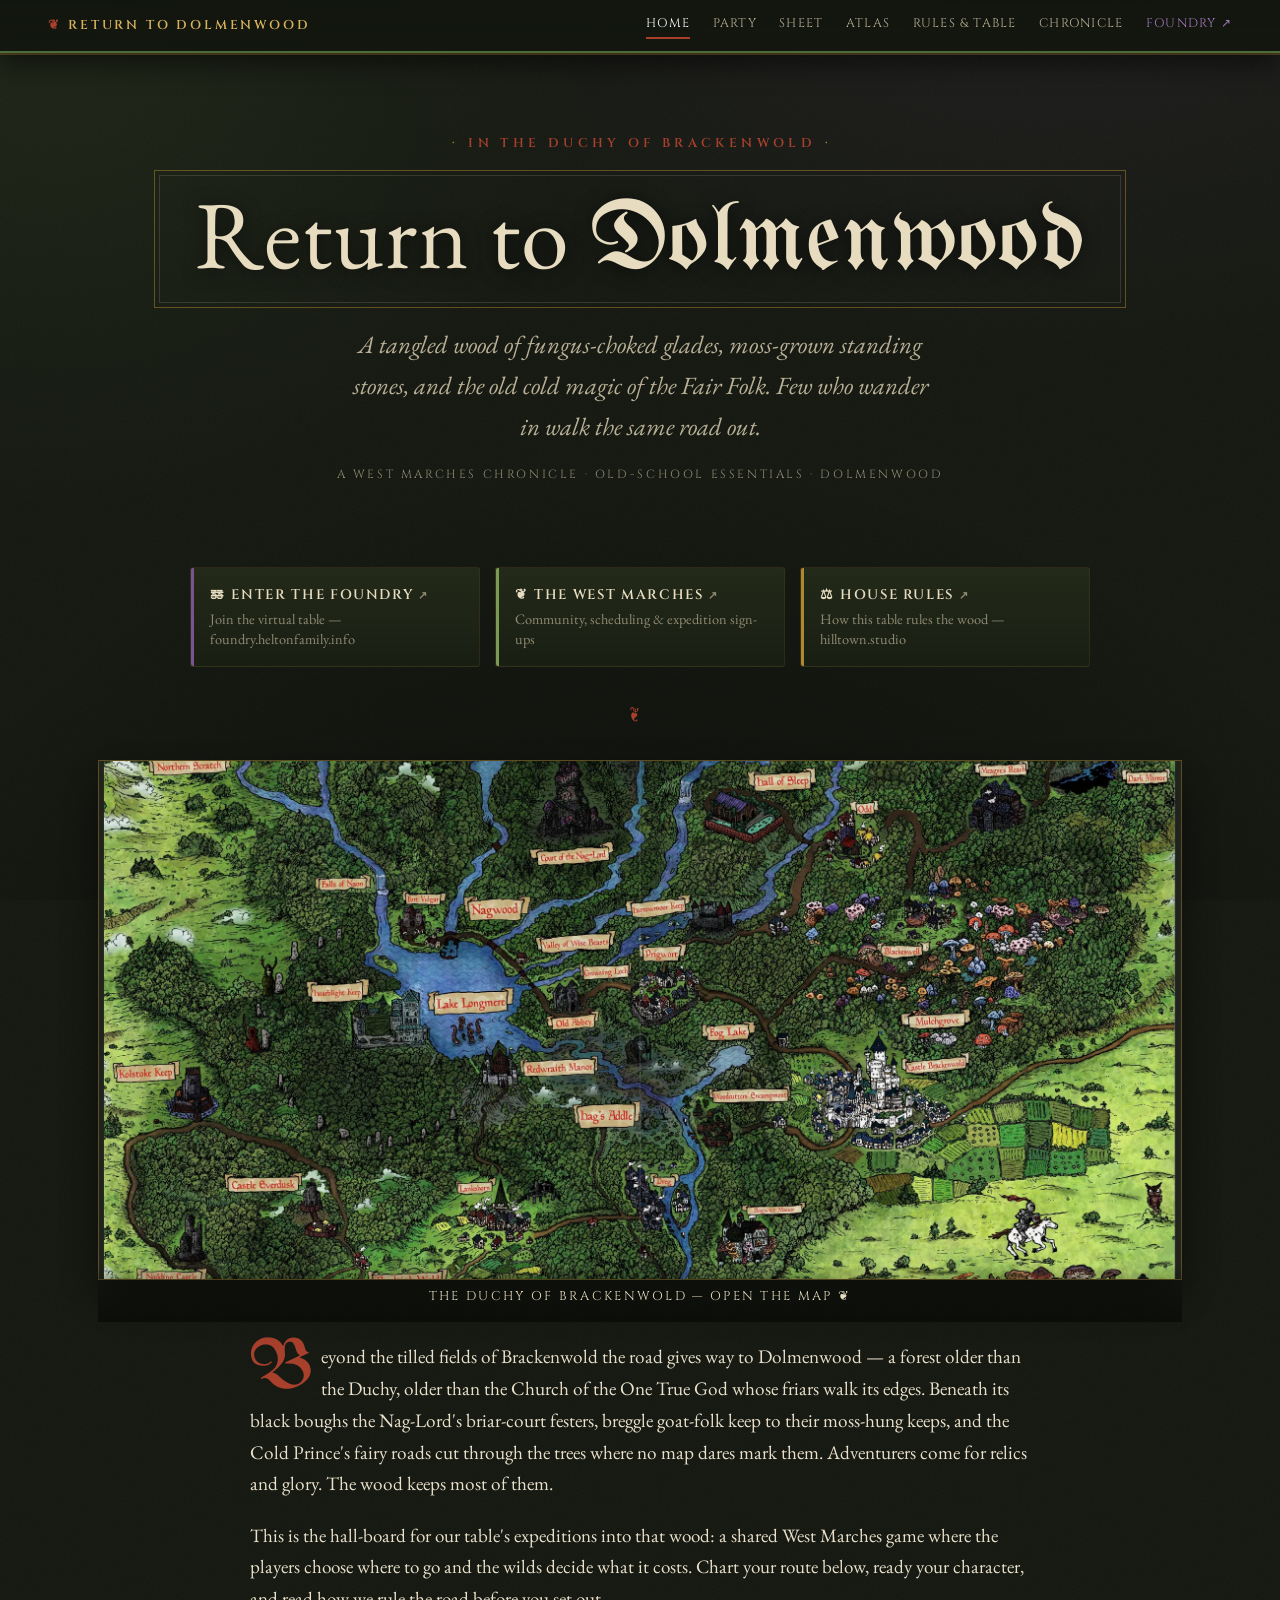
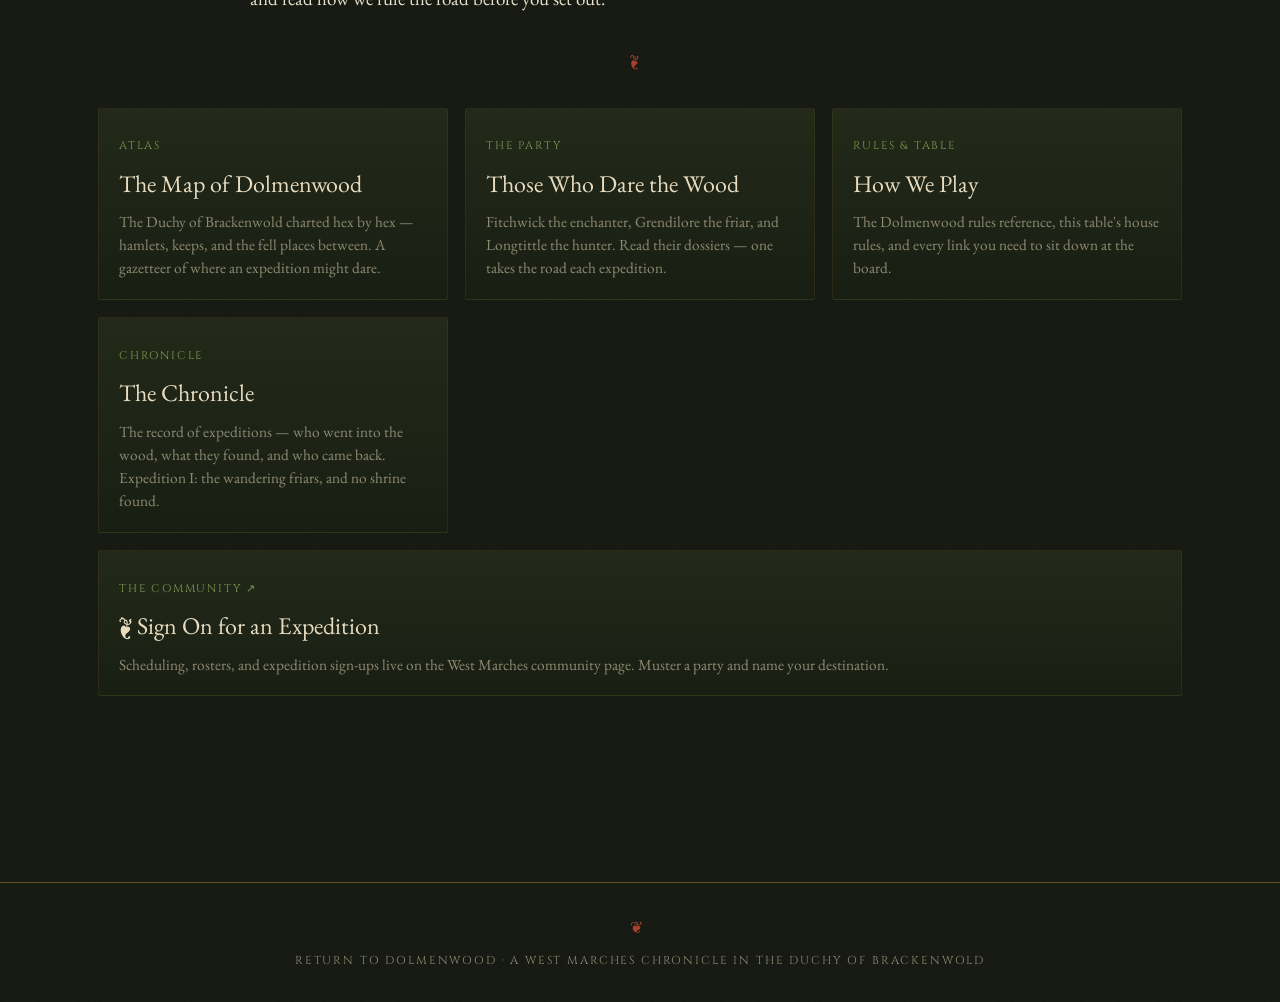
==== commit cfc7f91d: "Chronicle Expedition I; Fitchwick to 804 XP - First session recap (20th-21st Haelhold, 1089): the pa" ====
--- a/index.html
+++ b/index.html
@@ -55,7 +55,7 @@
 <a class="card" href="atlas/index.html"><span class="cat">Atlas</span><h3>The Map of Dolmenwood</h3><p>The Duchy of Brackenwold charted hex by hex — hamlets, keeps, and the fell places between. A gazetteer of where an expedition might dare.</p></a>
 <a class="card" href="character/index.html"><span class="cat">The Party</span><h3>Those Who Dare the Wood</h3><p>Fitchwick the enchanter, Grendilore the friar, and Longtittle the hunter. Read their dossiers — one takes the road each expedition.</p></a>
 <a class="card" href="rules/index.html"><span class="cat">Rules &amp; Table</span><h3>How We Play</h3><p>The Dolmenwood rules reference, this table's house rules, and every link you need to sit down at the board.</p></a>
-<a class="card" href="chronicle/index.html"><span class="cat">Chronicle</span><h3>The Chronicle</h3><p>The record of expeditions — who went into the wood, what they found, and who came back. The first tale is yet to be told.</p></a>
+<a class="card" href="chronicle/index.html"><span class="cat">Chronicle</span><h3>The Chronicle</h3><p>The record of expeditions — who went into the wood, what they found, and who came back. Expedition I: the wandering friars, and no shrine found.</p></a>
 <a class="card" href="https://www.westmarches.games/communities/return-to-dolmenwood" target="_blank" rel="noopener" style="grid-column:1/-1"><span class="cat">The Community ↗</span><h3>❦ Sign On for an Expedition</h3><p>Scheduling, rosters, and expedition sign-ups live on the West Marches community page. Muster a party and name your destination.</p></a>
 </div>
 
--- a/dolmenwood.css
+++ b/dolmenwood.css
@@ -364,6 +364,19 @@
 .chron .body p{ margin:0.35rem 0 0; color:var(--moon-faint); font-size:0.96rem; }
 .empty{ text-align:center; font-family:var(--disp); font-style:italic; color:var(--moon-faint); font-size:1.15rem; padding:2.4rem 1rem; }
 
+/* chronicle — session report */
+.session-no{ font-family:var(--caps); text-transform:uppercase; letter-spacing:0.2em; font-size:0.74rem; color:var(--brick); }
+.session-date{ font-family:var(--caps); text-transform:uppercase; letter-spacing:0.14em; font-size:0.72rem; color:var(--moon-faint); }
+.roster{ display:grid; gap:0.5rem; grid-template-columns:repeat(auto-fill,minmax(220px,1fr)); margin:1.2rem 0 1.6rem; }
+.roster .rmb{ border:1px solid var(--edge); border-left:3px solid var(--gold); border-radius:2px; padding:0.55rem 0.8rem; background:rgba(176,134,47,0.06); }
+.roster .rmb .nm{ font-family:var(--disp); font-size:1.14rem; color:var(--ink); }
+.roster .rmb .rl{ font-family:var(--caps); text-transform:uppercase; letter-spacing:0.08em; font-size:0.62rem; color:var(--brick); display:block; }
+.roster .rmb .pl{ font-style:italic; color:var(--ink-soft); font-size:0.86rem; }
+.ledger{ display:grid; gap:0.6rem; grid-template-columns:repeat(auto-fit,minmax(120px,1fr)); margin:1.4rem 0; }
+.ledger .lg{ text-align:center; border:1px solid var(--edge); border-radius:2px; padding:0.7rem 0.4rem; background:rgba(176,134,47,0.05); }
+.ledger .lg .lgl{ font-family:var(--caps); text-transform:uppercase; letter-spacing:0.08em; font-size:0.6rem; color:var(--brick); display:block; }
+.ledger .lg .lgv{ font-family:var(--disp); font-size:1.5rem; color:var(--ink); line-height:1.1; }
+
 /* breadcrumb */
 .crumb{ font-family:var(--caps); text-transform:uppercase; letter-spacing:0.14em; font-size:0.74rem; color:var(--moon-faint); margin:1.6rem 0 0; }
 .crumb a{ color:var(--gold-lit); text-decoration:none; }
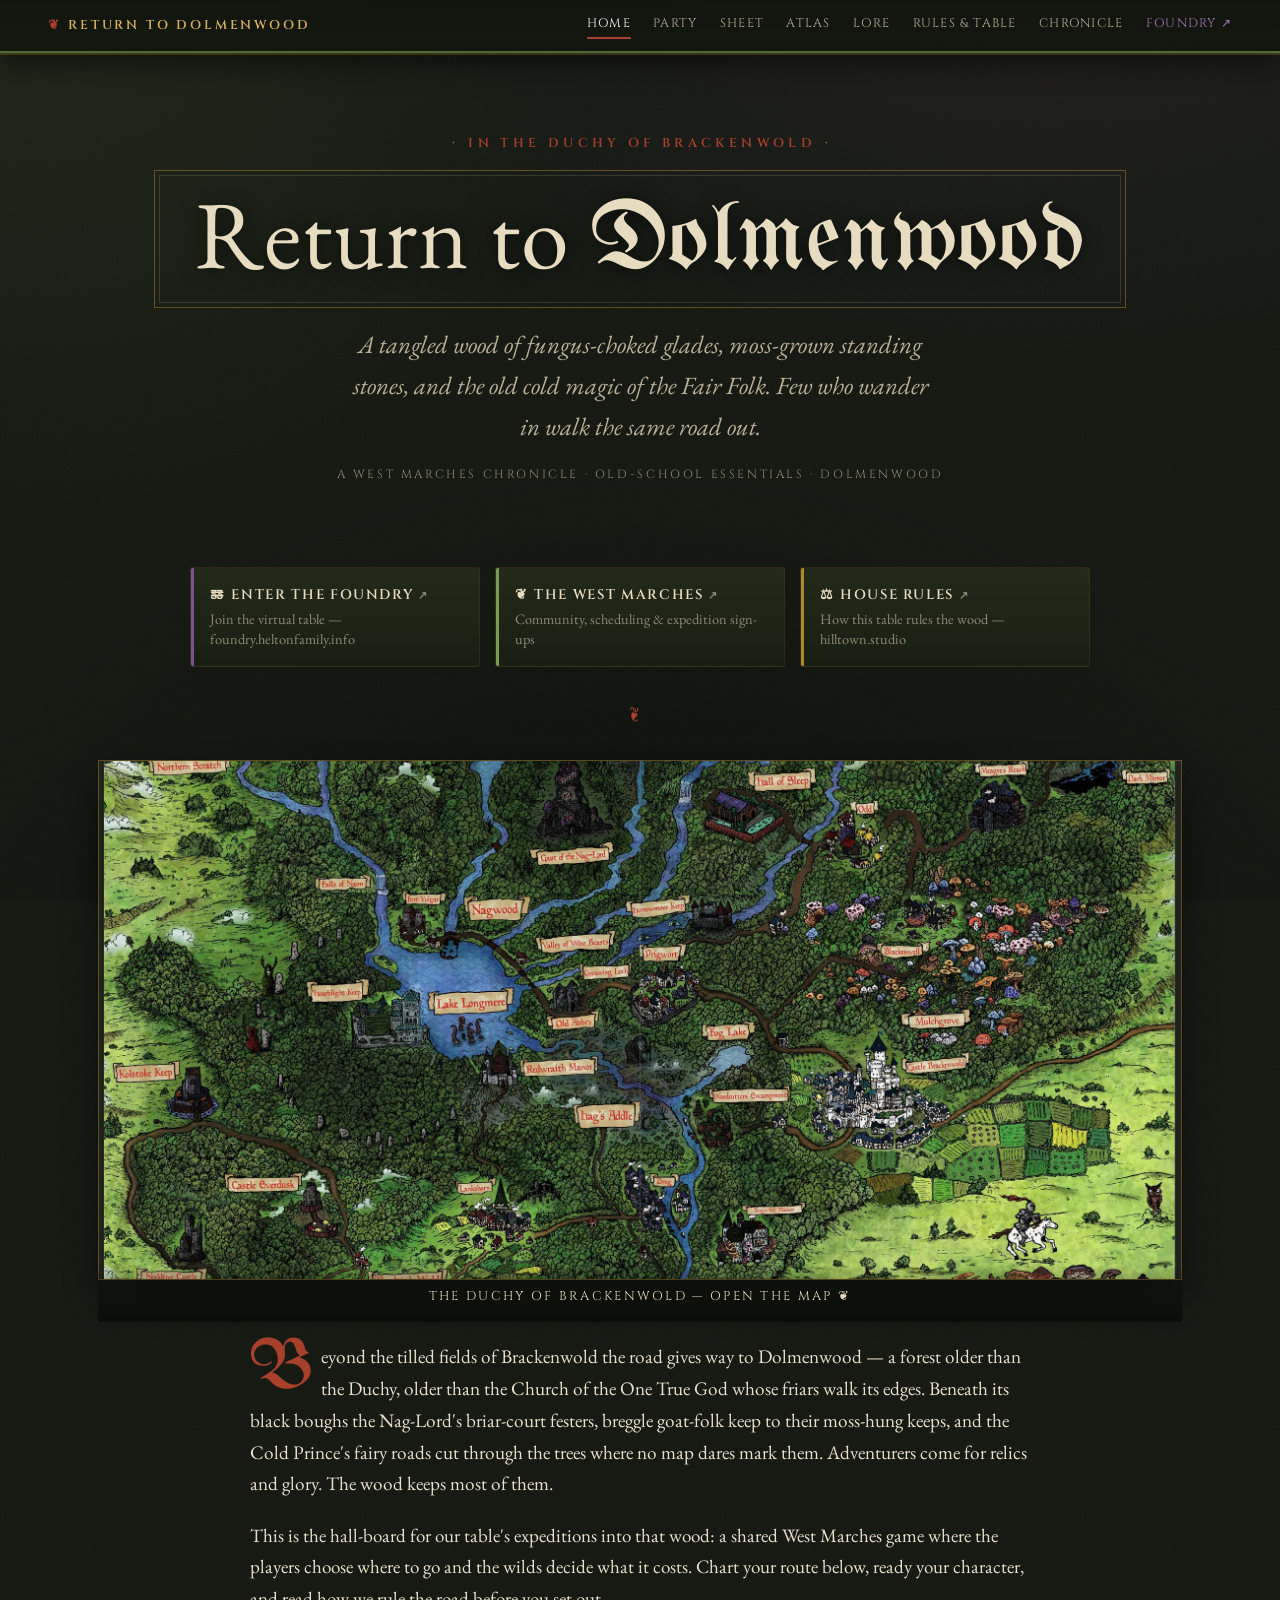
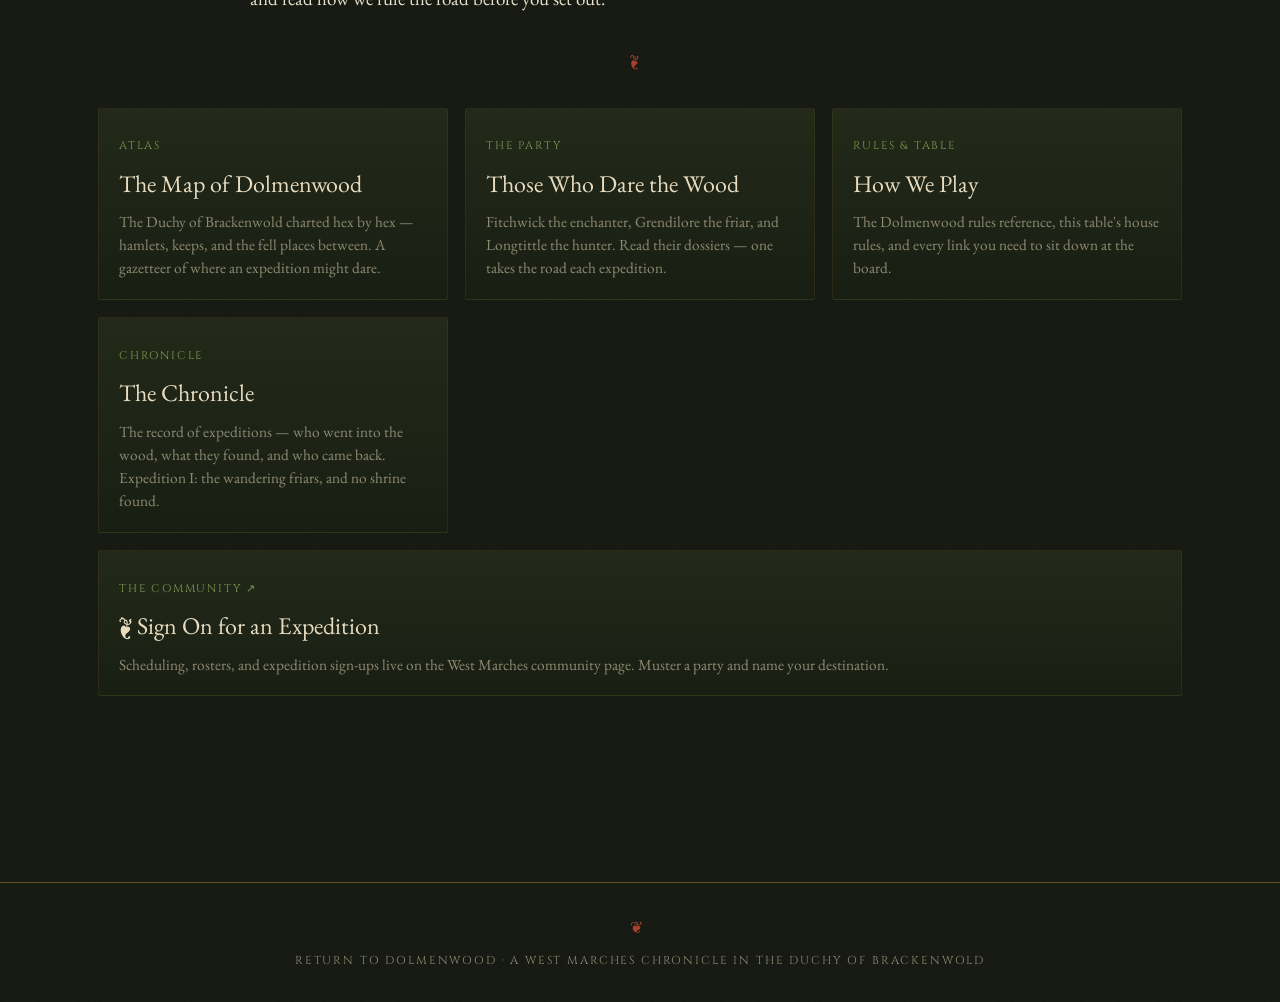
==== commit 9476b0d4: "Add Lore page; fold session threads into Atlas & Lore - New lore/ page: the Chroniclers (society), t" ====
--- a/index.html
+++ b/index.html
@@ -11,7 +11,7 @@
 <link rel="stylesheet" href="dolmenwood.css">
 </head>
 <body>
-<nav class="topnav"><span class="brand">Return to Dolmenwood</span><a href="index.html" class="active">Home</a><a href="character/index.html">Party</a><a href="play/index.html">Sheet</a><a href="atlas/index.html">Atlas</a><a href="rules/index.html">Rules &amp; Table</a><a href="chronicle/index.html">Chronicle</a><a href="https://foundry.heltonfamily.info/join" class="ext" target="_blank" rel="noopener">Foundry ↗</a></nav>
+<nav class="topnav"><span class="brand">Return to Dolmenwood</span><a href="index.html" class="active">Home</a><a href="character/index.html">Party</a><a href="play/index.html">Sheet</a><a href="atlas/index.html">Atlas</a><a href="lore/index.html">Lore</a><a href="rules/index.html">Rules &amp; Table</a><a href="chronicle/index.html">Chronicle</a><a href="https://foundry.heltonfamily.info/join" class="ext" target="_blank" rel="noopener">Foundry ↗</a></nav>
 <div class="wrap">
 
 <header class="masthead">
